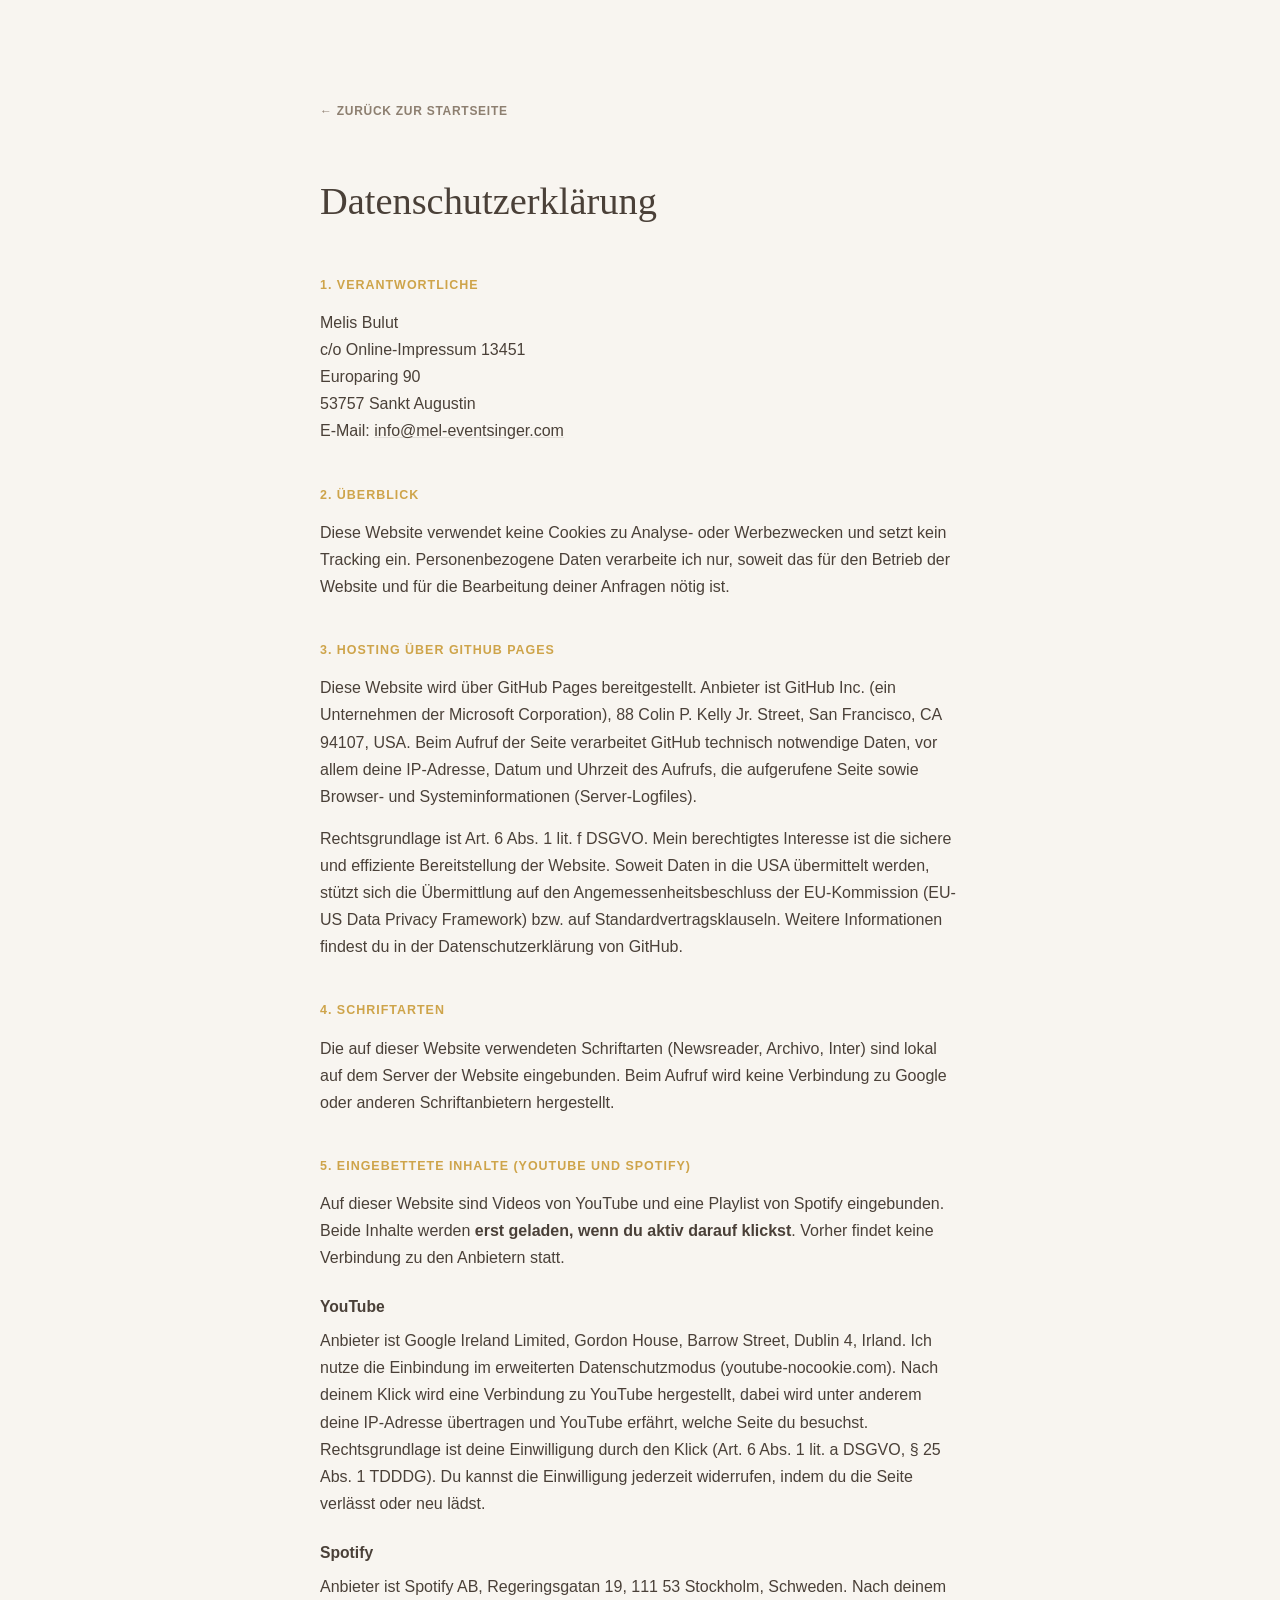
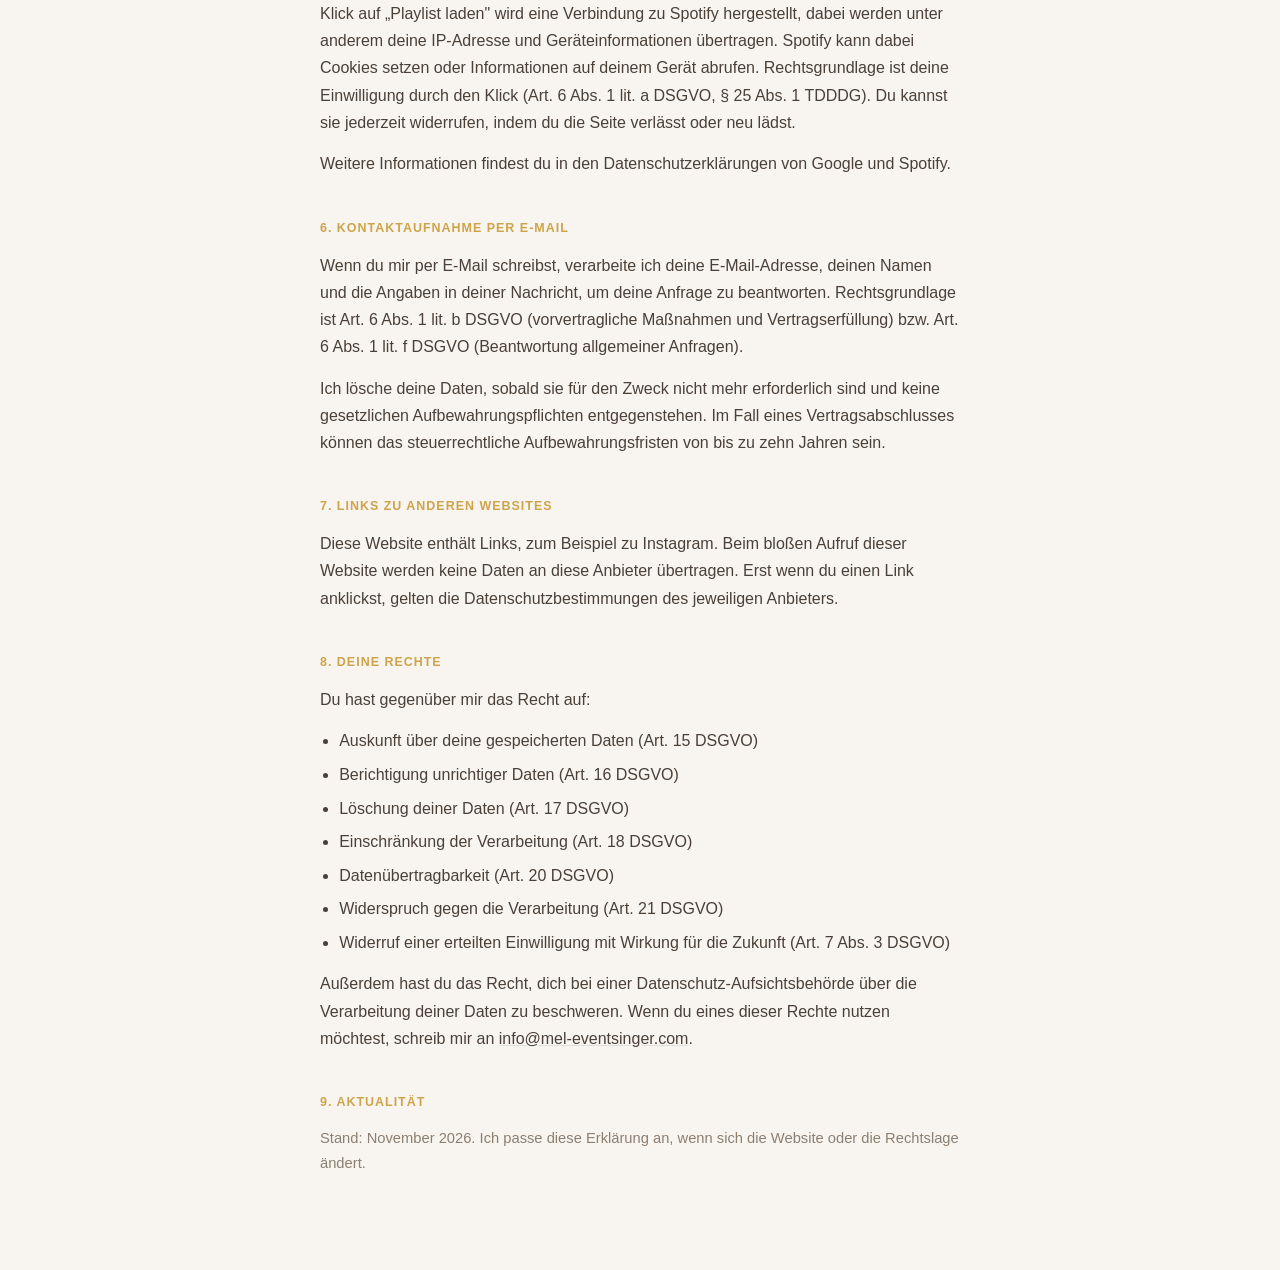
==== datenschutz.html @ ea807859 "Add files via upload" ====
<!DOCTYPE html>
<html lang="de">
<head>
<meta charset="UTF-8">
<meta name="viewport" content="width=device-width, initial-scale=1.0">
<title>Datenschutzerklärung | Mel | Hochzeits- &amp; Eventsängerin</title>
<meta name="robots" content="noindex, follow">

<link rel="stylesheet" href="assets/fonts/fonts.css">

<style>
:root {
  --ink: #4a4038;
  --ivory: #f8f5f0;
  --ivory-dim: #e7ddd1;
  --taupe: #b8a899;
  --taupe-dark: #a3907d;
  --gold: #cea44a;
  --stone: #8d7f70;
  --line-on-light: rgba(74, 64, 56, 0.12);
  --font-display: "Newsreader", Georgia, serif;
  --font-body: "Inter", -apple-system, BlinkMacSystemFont, sans-serif;
  --font-accent: "Archivo", "Inter", sans-serif;
}
* { box-sizing: border-box; margin: 0; padding: 0; }
body {
  font-family: var(--font-body);
  background: var(--ivory);
  color: var(--ink);
  line-height: 1.7;
  -webkit-font-smoothing: antialiased;
  padding: 6rem 1.5rem 5rem;
}
.wrap {
  max-width: 640px;
  margin: 0 auto;
}
a { color: var(--ink); text-decoration: underline; text-decoration-color: var(--line-on-light); }
a:hover { color: var(--gold); }

.back-link {
  display: inline-flex;
  align-items: center;
  gap: 0.4em;
  font-family: var(--font-accent);
  font-size: 0.75rem;
  font-weight: 700;
  letter-spacing: 0.06em;
  text-transform: uppercase;
  color: var(--stone);
  text-decoration: none;
  margin-bottom: 3rem;
}
.back-link:hover { color: var(--gold); }

h1 {
  font-family: var(--font-display);
  font-weight: 400;
  font-size: clamp(1.9rem, 1.6rem + 1.2vw, 2.4rem);
  margin-bottom: 2.5rem;
}
h2 {
  font-family: var(--font-accent);
  font-size: 0.78rem;
  font-weight: 700;
  letter-spacing: 0.08em;
  text-transform: uppercase;
  color: var(--gold);
  margin-top: 2.5rem;
  margin-bottom: 0.8rem;
}
p { margin-bottom: 0.9rem; color: var(--ink); }
.muted { color: var(--stone); font-size: 0.92rem; }

.placeholder {
  background: var(--ivory-dim);
  border-left: 3px solid var(--gold);
  padding: 0.9rem 1.1rem;
  font-size: 0.92rem;
  color: var(--stone);
  margin: 0.6rem 0 1.4rem;
}
.placeholder strong { color: var(--ink); }

section:last-of-type { margin-bottom: 0; }
ul { margin: 0 0 0.9rem 1.2rem; }
li { margin-bottom: 0.4rem; }
h3 { font-family: var(--font-body); font-size: 0.98rem; font-weight: 600; margin: 1.4rem 0 0.4rem; }

</style>
</head>
<body>

<div class="wrap">
  <a class="back-link" href="/">&larr; Zurück zur Startseite</a>

  <h1>Datenschutzerklärung</h1>

  <section>
    <h2>1. Verantwortliche</h2>
    <p>
      Melis Bulut<br>
      c/o Online-Impressum 13451<br>
      Europaring 90<br>
      53757 Sankt Augustin<br>
      E-Mail: <a href="mailto:info@mel-eventsinger.com">info@mel-eventsinger.com</a>
    </p>
  </section>

  <section>
    <h2>2. Überblick</h2>
    <p>
      Diese Website verwendet keine Cookies zu Analyse- oder Werbezwecken und setzt kein
      Tracking ein. Personenbezogene Daten verarbeite ich nur, soweit das für den Betrieb
      der Website und für die Bearbeitung deiner Anfragen nötig ist.
    </p>
  </section>

  <section>
    <h2>3. Hosting über GitHub Pages</h2>
    <p>
      Diese Website wird über GitHub Pages bereitgestellt. Anbieter ist GitHub Inc.
      (ein Unternehmen der Microsoft Corporation), 88 Colin P. Kelly Jr. Street,
      San Francisco, CA 94107, USA. Beim Aufruf der Seite verarbeitet GitHub technisch
      notwendige Daten, vor allem deine IP-Adresse, Datum und Uhrzeit des Aufrufs,
      die aufgerufene Seite sowie Browser- und Systeminformationen (Server-Logfiles).
    </p>
    <p>
      Rechtsgrundlage ist Art. 6 Abs. 1 lit. f DSGVO. Mein berechtigtes Interesse ist
      die sichere und effiziente Bereitstellung der Website. Soweit Daten in die USA
      übermittelt werden, stützt sich die Übermittlung auf den Angemessenheitsbeschluss
      der EU-Kommission (EU-US Data Privacy Framework) bzw. auf Standardvertragsklauseln.
      Weitere Informationen findest du in der Datenschutzerklärung von GitHub.
    </p>
  </section>

  <section>
    <h2>4. Schriftarten</h2>
    <p>
      Die auf dieser Website verwendeten Schriftarten (Newsreader, Archivo, Inter) sind
      lokal auf dem Server der Website eingebunden. Beim Aufruf wird keine Verbindung
      zu Google oder anderen Schriftanbietern hergestellt.
    </p>
  </section>

  <section>
    <h2>5. Eingebettete Inhalte (YouTube und Spotify)</h2>
    <p>
      Auf dieser Website sind Videos von YouTube und eine Playlist von Spotify
      eingebunden. Beide Inhalte werden <strong>erst geladen, wenn du aktiv darauf klickst</strong>.
      Vorher findet keine Verbindung zu den Anbietern statt.
    </p>

    <h3>YouTube</h3>
    <p>
      Anbieter ist Google Ireland Limited, Gordon House, Barrow Street, Dublin 4, Irland.
      Ich nutze die Einbindung im erweiterten Datenschutzmodus (youtube-nocookie.com).
      Nach deinem Klick wird eine Verbindung zu YouTube hergestellt, dabei wird
      unter anderem deine IP-Adresse übertragen und YouTube erfährt, welche Seite
      du besuchst. Rechtsgrundlage ist deine Einwilligung durch den Klick
      (Art. 6 Abs. 1 lit. a DSGVO, § 25 Abs. 1 TDDDG). Du kannst die Einwilligung
      jederzeit widerrufen, indem du die Seite verlässt oder neu lädst.
    </p>

    <h3>Spotify</h3>
    <p>
      Anbieter ist Spotify AB, Regeringsgatan 19, 111 53 Stockholm, Schweden.
      Nach deinem Klick auf „Playlist laden" wird eine Verbindung zu Spotify
      hergestellt, dabei werden unter anderem deine IP-Adresse und Geräteinformationen
      übertragen. Spotify kann dabei Cookies setzen oder Informationen auf deinem Gerät
      abrufen. Rechtsgrundlage ist deine Einwilligung durch den Klick
      (Art. 6 Abs. 1 lit. a DSGVO, § 25 Abs. 1 TDDDG). Du kannst sie jederzeit widerrufen,
      indem du die Seite verlässt oder neu lädst.
    </p>
    <p>
      Weitere Informationen findest du in den Datenschutzerklärungen von Google
      und Spotify.
    </p>
  </section>

  <section>
    <h2>6. Kontaktaufnahme per E-Mail</h2>
    <p>
      Wenn du mir per E-Mail schreibst, verarbeite ich deine E-Mail-Adresse, deinen
      Namen und die Angaben in deiner Nachricht, um deine Anfrage zu beantworten.
      Rechtsgrundlage ist Art. 6 Abs. 1 lit. b DSGVO (vorvertragliche Maßnahmen und
      Vertragserfüllung) bzw. Art. 6 Abs. 1 lit. f DSGVO (Beantwortung allgemeiner Anfragen).
    </p>
    <p>
      Ich lösche deine Daten, sobald sie für den Zweck nicht mehr erforderlich sind
      und keine gesetzlichen Aufbewahrungspflichten entgegenstehen. Im Fall eines
      Vertragsabschlusses können das steuerrechtliche Aufbewahrungsfristen von bis
      zu zehn Jahren sein.
    </p>
  </section>

  <section>
    <h2>7. Links zu anderen Websites</h2>
    <p>
      Diese Website enthält Links, zum Beispiel zu Instagram. Beim bloßen Aufruf
      dieser Website werden keine Daten an diese Anbieter übertragen. Erst wenn du
      einen Link anklickst, gelten die Datenschutzbestimmungen des jeweiligen Anbieters.
    </p>
  </section>

  <section>
    <h2>8. Deine Rechte</h2>
    <p>Du hast gegenüber mir das Recht auf:</p>
    <ul>
      <li>Auskunft über deine gespeicherten Daten (Art. 15 DSGVO)</li>
      <li>Berichtigung unrichtiger Daten (Art. 16 DSGVO)</li>
      <li>Löschung deiner Daten (Art. 17 DSGVO)</li>
      <li>Einschränkung der Verarbeitung (Art. 18 DSGVO)</li>
      <li>Datenübertragbarkeit (Art. 20 DSGVO)</li>
      <li>Widerspruch gegen die Verarbeitung (Art. 21 DSGVO)</li>
      <li>Widerruf einer erteilten Einwilligung mit Wirkung für die Zukunft (Art. 7 Abs. 3 DSGVO)</li>
    </ul>
    <p>
      Außerdem hast du das Recht, dich bei einer Datenschutz-Aufsichtsbehörde über die
      Verarbeitung deiner Daten zu beschweren. Wenn du eines dieser Rechte nutzen
      möchtest, schreib mir an <a href="mailto:info@mel-eventsinger.com">info@mel-eventsinger.com</a>.
    </p>
  </section>

  <section>
    <h2>9. Aktualität</h2>
    <p class="muted">Stand: November 2026. Ich passe diese Erklärung an, wenn sich die Website oder die Rechtslage ändert.</p>
  </section>

</div>

</body>
</html>
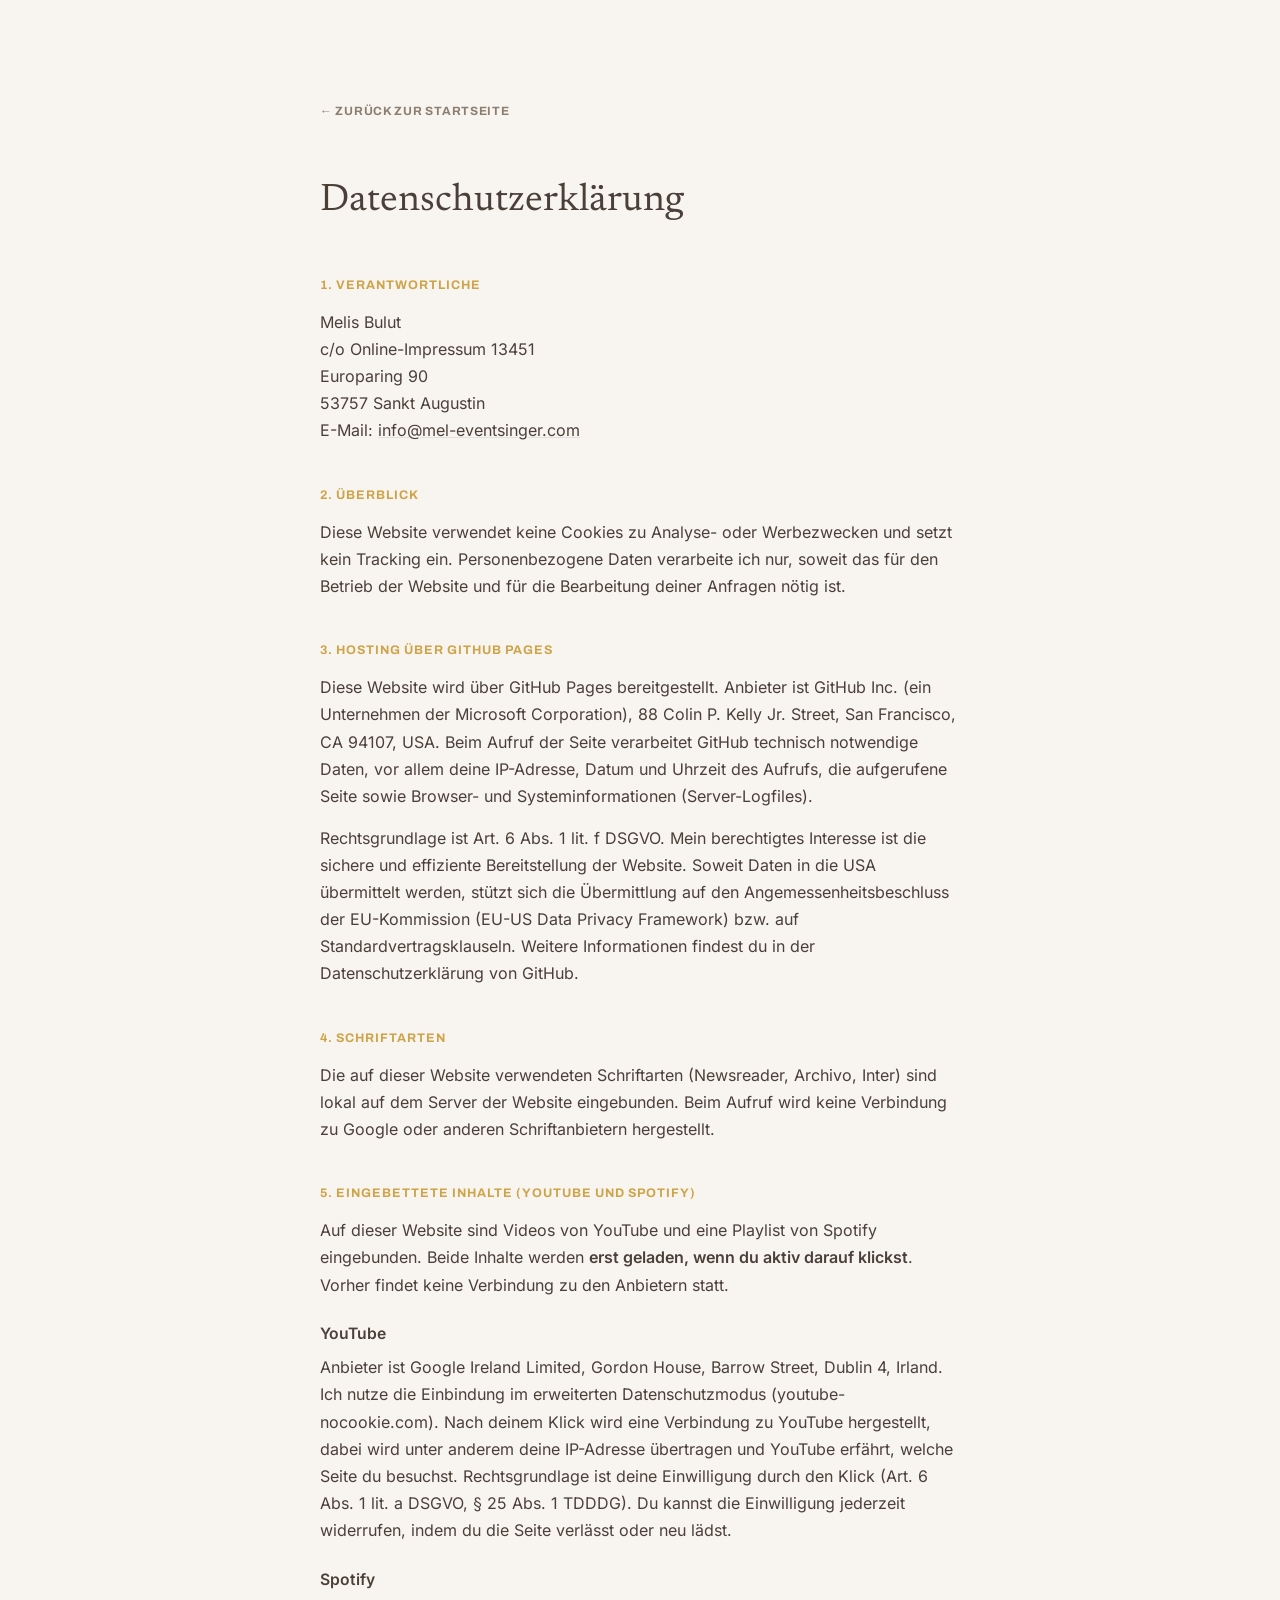
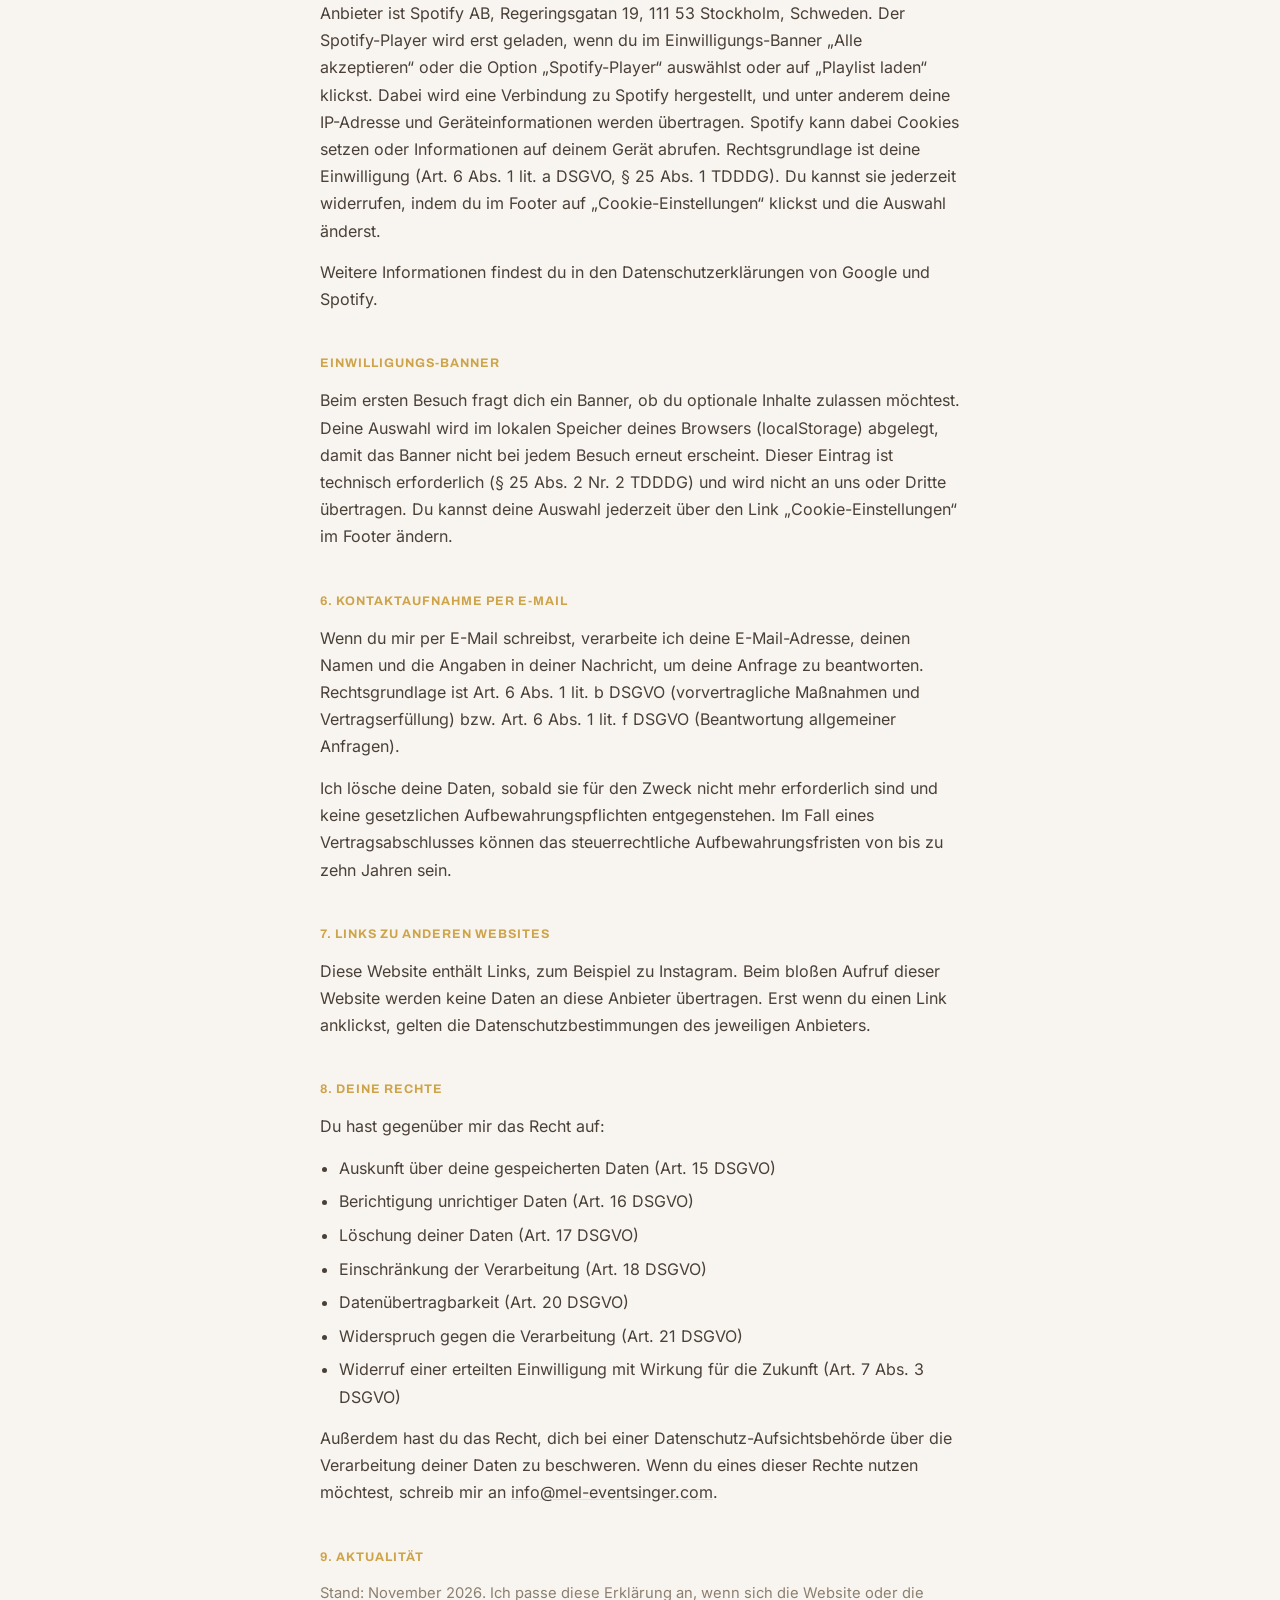
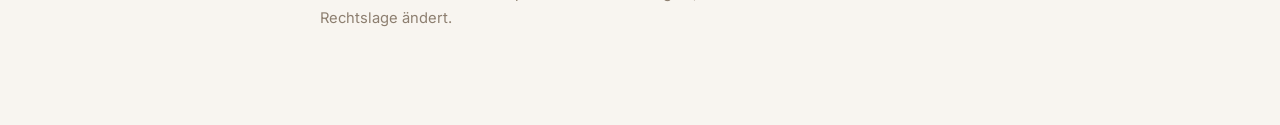
==== commit 1cce4447: "Revise Spotify player consent and add banner details Updated Spotify player loading instructions and" ====
--- a/datenschutz.html
+++ b/datenschutz.html
@@ -165,16 +165,31 @@
     <h3>Spotify</h3>
     <p>
       Anbieter ist Spotify AB, Regeringsgatan 19, 111 53 Stockholm, Schweden.
-      Nach deinem Klick auf „Playlist laden" wird eine Verbindung zu Spotify
-      hergestellt, dabei werden unter anderem deine IP-Adresse und Geräteinformationen
-      übertragen. Spotify kann dabei Cookies setzen oder Informationen auf deinem Gerät
-      abrufen. Rechtsgrundlage ist deine Einwilligung durch den Klick
-      (Art. 6 Abs. 1 lit. a DSGVO, § 25 Abs. 1 TDDDG). Du kannst sie jederzeit widerrufen,
-      indem du die Seite verlässt oder neu lädst.
+      Der Spotify-Player wird erst geladen, wenn du im Einwilligungs-Banner
+      „Alle akzeptieren“ oder die Option „Spotify-Player“ auswählst oder auf
+      „Playlist laden“ klickst. Dabei wird eine Verbindung zu Spotify
+      hergestellt, und unter anderem deine IP-Adresse und Geräteinformationen
+      werden übertragen. Spotify kann dabei Cookies setzen oder Informationen auf
+      deinem Gerät abrufen. Rechtsgrundlage ist deine Einwilligung
+      (Art. 6 Abs. 1 lit. a DSGVO, § 25 Abs. 1 TDDDG). Du kannst sie jederzeit
+      widerrufen, indem du im Footer auf „Cookie-Einstellungen“ klickst und die
+      Auswahl änderst.
     </p>
     <p>
       Weitere Informationen findest du in den Datenschutzerklärungen von Google
       und Spotify.
+    </p>
+  </section>
+
+  <section>
+    <h2>Einwilligungs-Banner</h2>
+    <p>
+      Beim ersten Besuch fragt dich ein Banner, ob du optionale Inhalte zulassen
+      möchtest. Deine Auswahl wird im lokalen Speicher deines Browsers
+      (localStorage) abgelegt, damit das Banner nicht bei jedem Besuch erneut erscheint.
+      Dieser Eintrag ist technisch erforderlich (§ 25 Abs. 2 Nr. 2 TDDDG) und wird nicht
+      an uns oder Dritte übertragen. Du kannst deine Auswahl jederzeit über den Link
+      „Cookie-Einstellungen“ im Footer ändern.
     </p>
   </section>
 
@@ -229,5 +244,6 @@
 
 </div>
 
+<script src="consent.js" defer></script>
 </body>
 </html>
--- a/assets/fonts/fonts.css
+++ b/assets/fonts/fonts.css
@@ -0,0 +1,71 @@
+/* Lokal gehostete Schriften (Newsreader, Archivo, Inter), SIL Open Font License */
+@font-face {
+  font-family: "Newsreader";
+  font-style: normal;
+  font-weight: 400;
+  font-display: swap;
+  src: url("newsreader-latin-400-normal.woff2") format("woff2");
+}
+@font-face {
+  font-family: "Newsreader";
+  font-style: italic;
+  font-weight: 400;
+  font-display: swap;
+  src: url("newsreader-latin-400-italic.woff2") format("woff2");
+}
+@font-face {
+  font-family: "Newsreader";
+  font-style: normal;
+  font-weight: 500;
+  font-display: swap;
+  src: url("newsreader-latin-500-normal.woff2") format("woff2");
+}
+@font-face {
+  font-family: "Newsreader";
+  font-style: italic;
+  font-weight: 500;
+  font-display: swap;
+  src: url("newsreader-latin-500-italic.woff2") format("woff2");
+}
+@font-face {
+  font-family: "Archivo";
+  font-style: normal;
+  font-weight: 700;
+  font-display: swap;
+  src: url("archivo-latin-700-normal.woff2") format("woff2");
+}
+@font-face {
+  font-family: "Archivo";
+  font-style: normal;
+  font-weight: 800;
+  font-display: swap;
+  src: url("archivo-latin-800-normal.woff2") format("woff2");
+}
+@font-face {
+  font-family: "Archivo";
+  font-style: normal;
+  font-weight: 900;
+  font-display: swap;
+  src: url("archivo-latin-900-normal.woff2") format("woff2");
+}
+@font-face {
+  font-family: "Inter";
+  font-style: normal;
+  font-weight: 400;
+  font-display: swap;
+  src: url("inter-latin-400-normal.woff2") format("woff2");
+}
+@font-face {
+  font-family: "Inter";
+  font-style: normal;
+  font-weight: 500;
+  font-display: swap;
+  src: url("inter-latin-500-normal.woff2") format("woff2");
+}
+@font-face {
+  font-family: "Inter";
+  font-style: normal;
+  font-weight: 600;
+  font-display: swap;
+  src: url("inter-latin-600-normal.woff2") format("woff2");
+}
